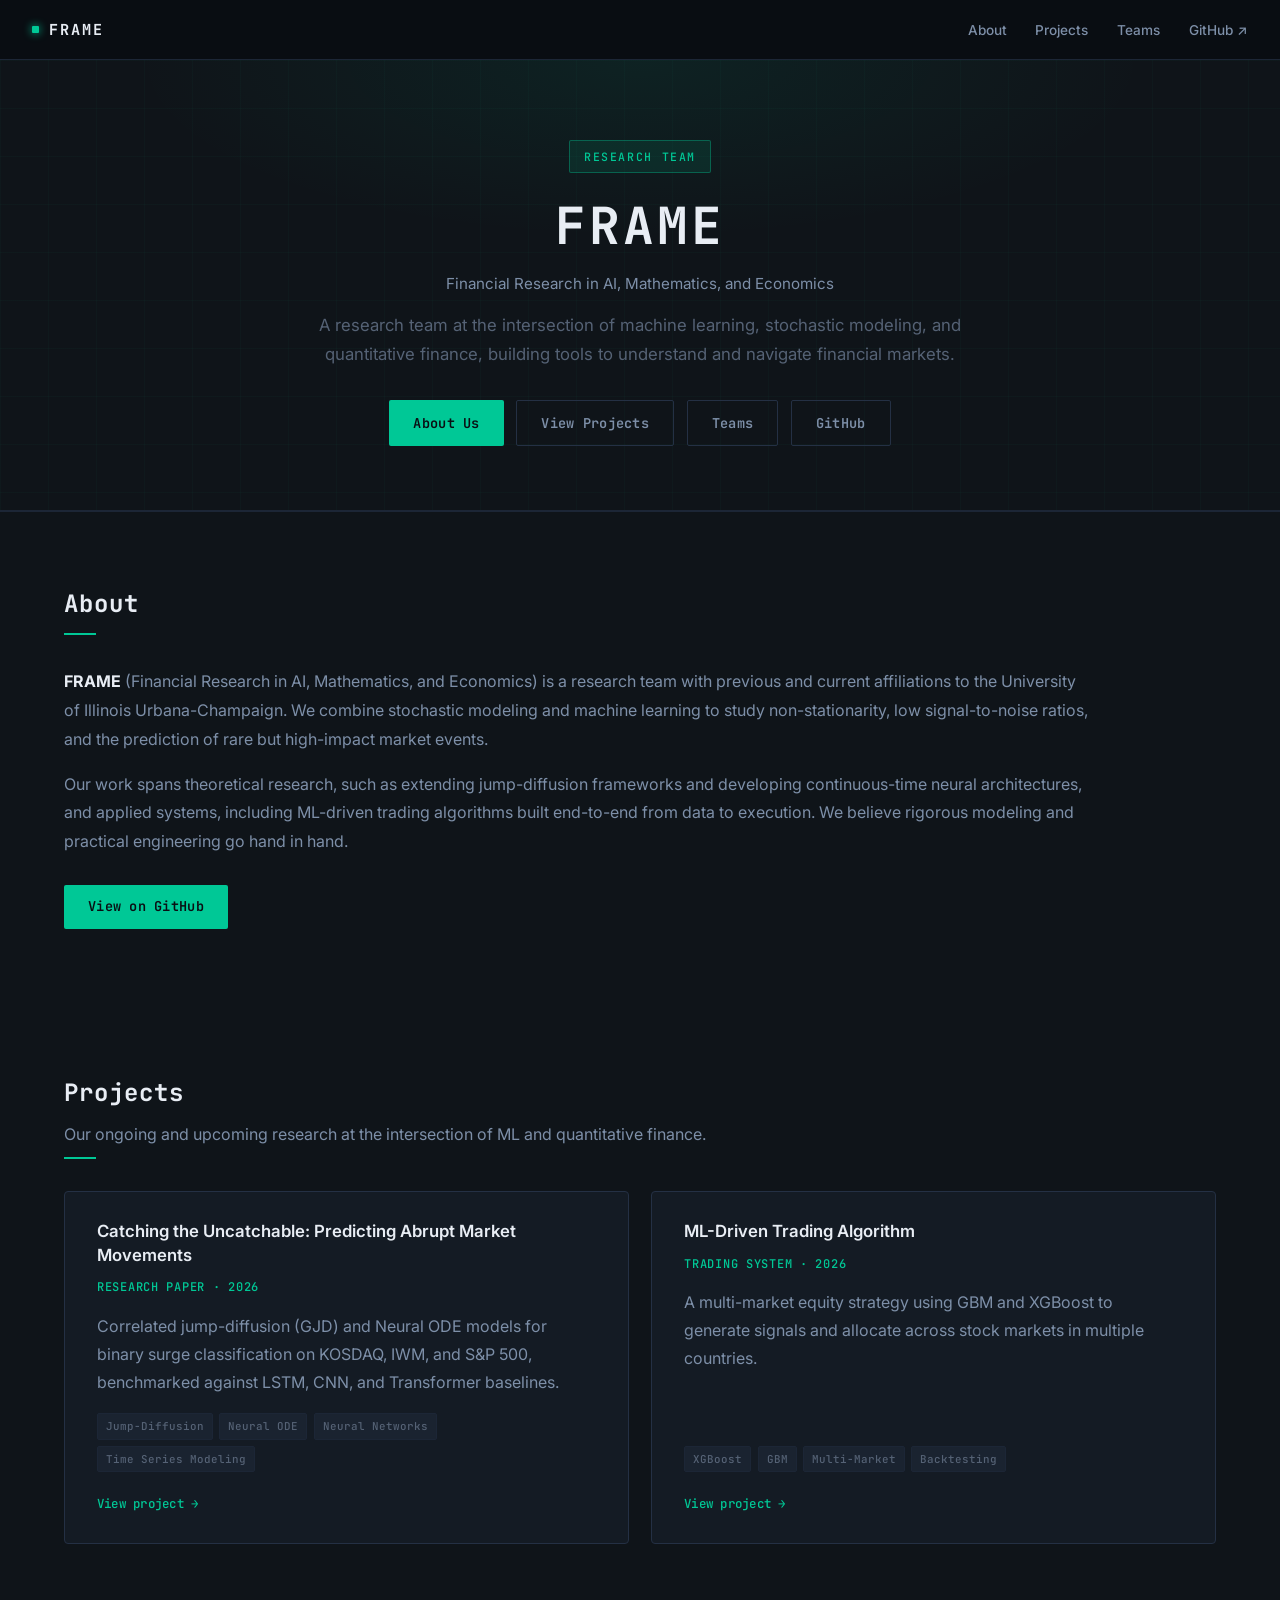
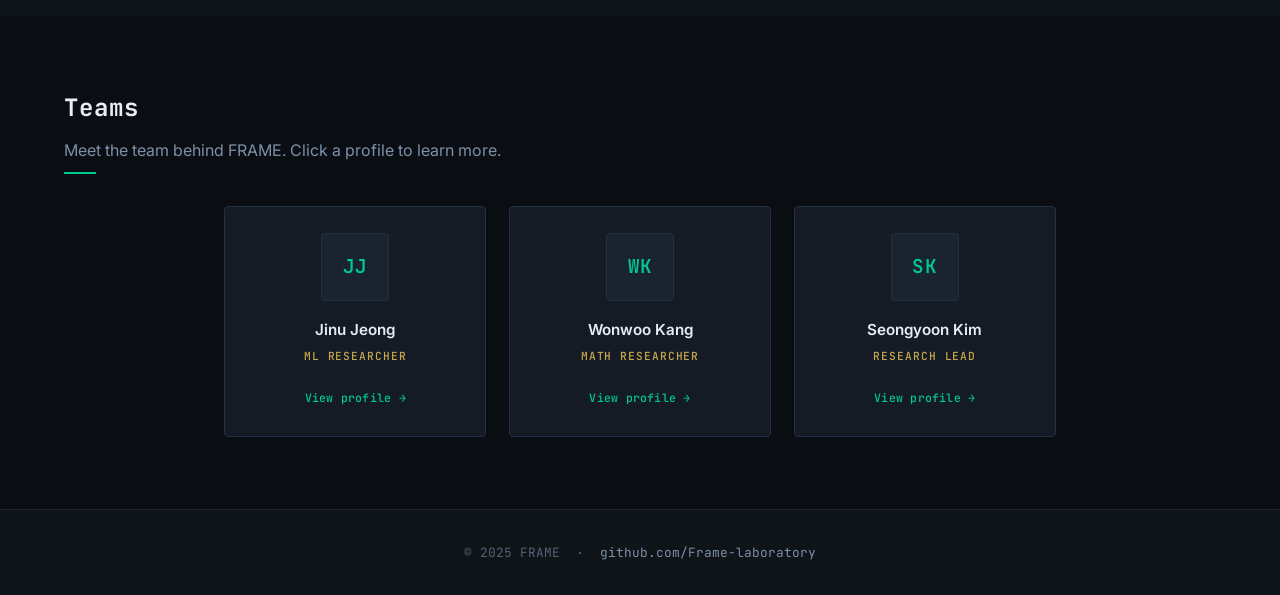
==== index.html @ 3ce73f01 "Add files via upload" ====
<!DOCTYPE html>
<html lang="en">
<head>
  <meta charset="UTF-8" />
  <meta name="viewport" content="width=device-width, initial-scale=1.0" />
  <title>FRAME</title>
  <link rel="preconnect" href="https://fonts.googleapis.com" />
  <link rel="preconnect" href="https://fonts.gstatic.com" crossorigin />
  <link href="https://fonts.googleapis.com/css2?family=Inter:wght@300;400;500;600;700&family=JetBrains+Mono:wght@400;500;600;700&display=swap" rel="stylesheet" />
  <link rel="stylesheet" href="css/style.css" />
</head>
<body>

<nav>
  <a class="nav-brand" href="index.html">
    <span></span>
    FRAME
  </a>
  <ul>
    <li><a href="#about">About</a></li>
    <li><a href="#projects">Projects</a></li>
    <li><a href="#teams">Teams</a></li>
    <li><a href="https://github.com/Frame-laboratory" target="_blank">GitHub ↗</a></li>
  </ul>
</nav>

<section class="hero">
  <div class="hero-label">Research Team</div>
  <h1>FRAME</h1>
  <p class="hero-acronym">
    Financial Research in AI, Mathematics, and Economics
  </p>
  <p class="hero-sub">
    A research team at the intersection of machine learning, stochastic modeling, and quantitative finance, building tools to understand and navigate financial markets.
  </p>
  <div class="btn-group">
    <a class="btn btn-primary" href="#about">About Us</a>
    <a class="btn btn-outline" href="#projects">View Projects</a>
    <a class="btn btn-outline" href="#teams">Teams</a>
    <a class="btn btn-outline" href="https://github.com/Frame-laboratory" target="_blank">GitHub</a>
  </div>
</section>

<section id="about">
  <div class="container">
    <p class="section-title">About</p>
    <div class="section-divider"></div>
    <div class="about-content">
      <p class="about-text">
        <strong>FRAME</strong> (Financial Research in AI, Mathematics, and Economics) is a research team with previous and current affiliations to the University of Illinois Urbana-Champaign. We combine stochastic modeling and machine learning to study non-stationarity, low signal-to-noise ratios, and the prediction of rare but high-impact market events.
      </p>
      <p class="about-text">
        Our work spans theoretical research, such as extending jump-diffusion frameworks and developing continuous-time neural architectures, and applied systems, including ML-driven trading algorithms built end-to-end from data to execution. We believe rigorous modeling and practical engineering go hand in hand.
      </p>
      <div style="margin-top: 1.8rem;">
        <a class="btn btn-primary" href="https://github.com/Frame-laboratory" target="_blank" style="text-decoration:none; font-size:.85rem;">View on GitHub</a>
      </div>
    </div>
  </div>
</section>

<section id="projects">
  <div class="container">
    <p class="section-title">Projects</p>
    <p class="section-subtitle">Our ongoing and upcoming research at the intersection of ML and quantitative finance.</p>
    <div class="section-divider"></div>

    <div class="projects-grid">

      <a href="projects/catching-the-uncatchable.html" class="project-card">
        <div class="project-header">
          <h3>Catching the Uncatchable: Predicting Abrupt Market Movements</h3>
        </div>
        <p class="project-type">Research Paper · 2026</p>
        <p class="project-desc">
          Correlated jump-diffusion (GJD) and Neural ODE models for binary surge classification on KOSDAQ, IWM, and S&P 500, benchmarked against LSTM, CNN, and Transformer baselines.
        </p>
        <div class="project-tags">
          <span class="project-tag">Jump-Diffusion</span>
          <span class="project-tag">Neural ODE</span>
          <span class="project-tag">Neural Networks</span>
          <span class="project-tag">Time Series Modeling</span>
        </div>
        <span class="project-cta">View project →</span>
      </a>

      <a href="projects/ml-trading.html" class="project-card">
        <div class="project-header">
          <h3>ML-Driven Trading Algorithm</h3>
        </div>
        <p class="project-type">Trading System · 2026</p>
        <p class="project-desc">
          A multi-market equity strategy using GBM and XGBoost to generate signals and allocate across stock markets in multiple countries.
        </p>
        <div class="project-tags">
          <span class="project-tag">XGBoost</span>
          <span class="project-tag">GBM</span>
          <span class="project-tag">Multi-Market</span>
          <span class="project-tag">Backtesting</span>
        </div>
        <span class="project-cta">View project →</span>
      </a>

    </div>
  </div>
</section>

<section id="teams">
  <div class="container">
    <p class="section-title">Teams</p>
    <p class="section-subtitle">Meet the team behind FRAME. Click a profile to learn more.</p>
    <div class="section-divider"></div>
    <div class="team-grid">

      <a href="researchers/jinu-jeong.html" class="member-card">
        <div class="member-avatar">JJ</div>
        <h4>Jinu Jeong</h4>
        <div class="member-role">ML Researcher</div>
        <span class="member-cta">View profile →</span>
      </a>

      <a href="researchers/wonwoo-kang.html" class="member-card">
        <div class="member-avatar">WK</div>
        <h4>Wonwoo Kang</h4>
        <div class="member-role">Math Researcher</div>
        <span class="member-cta">View profile →</span>
      </a>

      <a href="researchers/seongyoon-kim.html" class="member-card">
        <div class="member-avatar">SK</div>
        <h4>Seongyoon Kim</h4>
        <div class="member-role">Research Lead</div>
        <span class="member-cta">View profile →</span>
      </a>

    </div>
  </div>
</section>

<footer>
  <p>© 2025 FRAME &nbsp;·&nbsp;
    <a href="https://github.com/Frame-laboratory" target="_blank">github.com/Frame-laboratory</a>
  </p>
</footer>

</body>
</html>
---- css/style.css ----
/* ── Reset & Base ── */
*, *::before, *::after { box-sizing: border-box; margin: 0; padding: 0; }
html { scroll-behavior: smooth; }
body {
  font-family: 'Inter', system-ui, sans-serif;
  background: var(--bg-primary);
  color: var(--text-primary);
  line-height: 1.7;
  -webkit-font-smoothing: antialiased;
}

/* ── Quant palette ── */
:root {
  --bg-primary:    #0a0e13;
  --bg-secondary:  #0f1419;
  --bg-card:       #141b24;
  --bg-elevated:   #1a2330;
  --border:        #243044;
  --border-subtle: #1c2636;
  --text-primary:  #e8edf4;
  --text-muted:    #7d8fa8;
  --text-dim:      #556275;
  --accent:        #00c896;
  --accent-hover:  #00e0a8;
  --accent-dim:    rgba(0, 200, 150, 0.1);
  --accent-border: rgba(0, 200, 150, 0.35);
  --gold:          #c9a84c;
  --gold-dim:      rgba(201, 168, 76, 0.12);
  --review:        #8b9cf6;
  --review-dim:    rgba(139, 156, 246, 0.12);
  --upcoming:      #e8a838;
  --upcoming-dim:  rgba(232, 168, 56, 0.12);
  --container-max: 72rem;
  --content-narrow: clamp(18rem, 88vw, 44rem);
  --content-medium: clamp(20rem, 90vw, 52rem);
  --content-wide: clamp(20rem, 92vw, 64rem);
  --section-x: clamp(1.25rem, 4vw, 2rem);
  --section-y: clamp(2.75rem, 6vw, 4.5rem);
  --text-base: clamp(0.9rem, 0.35vw + 0.82rem, 1rem);
  --text-lg: clamp(1.25rem, 1vw + 1rem, 1.5rem);
  --mono: 'JetBrains Mono', 'SF Mono', ui-monospace, monospace;
}

/* ── Nav ── */
nav {
  position: sticky;
  top: 0;
  z-index: 100;
  background: rgba(10, 14, 19, 0.92);
  backdrop-filter: blur(12px);
  border-bottom: 1px solid var(--border-subtle);
  padding: 0 var(--section-x);
  display: flex;
  align-items: center;
  justify-content: space-between;
  height: 60px;
}
.nav-brand {
  color: var(--text-primary);
  font-weight: 700;
  font-size: .95rem;
  letter-spacing: .12em;
  text-decoration: none;
  display: flex;
  align-items: center;
  gap: .65rem;
  font-family: var(--mono);
}
.nav-brand span {
  display: inline-block;
  width: 7px; height: 7px;
  border-radius: 1px;
  background: var(--accent);
  box-shadow: 0 0 8px var(--accent);
}
nav ul {
  list-style: none;
  display: flex;
  gap: 1.8rem;
}
nav ul a {
  color: var(--text-muted);
  text-decoration: none;
  font-size: .85rem;
  font-weight: 500;
  transition: color .2s;
}
nav ul a:hover { color: var(--accent); }

/* ── Hero ── */
.hero {
  background: var(--bg-secondary);
  background-image:
    linear-gradient(rgba(0, 200, 150, 0.03) 1px, transparent 1px),
    linear-gradient(90deg, rgba(0, 200, 150, 0.03) 1px, transparent 1px);
  background-size: 48px 48px;
  border-bottom: 1px solid var(--border-subtle);
  color: var(--text-primary);
  padding: clamp(3rem, 8vw, 5rem) var(--section-x) clamp(2.5rem, 6vw, 4rem);
  text-align: center;
  position: relative;
  overflow: hidden;
}
.hero::before {
  content: '';
  position: absolute;
  top: -40%;
  left: 50%;
  transform: translateX(-50%);
  width: 80%;
  height: 80%;
  background: radial-gradient(ellipse, rgba(0, 200, 150, 0.08) 0%, transparent 70%);
  pointer-events: none;
}
.hero > * { position: relative; }
.hero-label {
  display: inline-block;
  font-family: var(--mono);
  background: var(--accent-dim);
  border: 1px solid var(--accent-border);
  color: var(--accent);
  font-size: .72rem;
  font-weight: 500;
  letter-spacing: .14em;
  text-transform: uppercase;
  padding: .35rem .9rem;
  border-radius: 2px;
  margin-bottom: 1.4rem;
}
.hero h1 {
  font-family: var(--mono);
  font-size: clamp(2rem, 5vw, 3.2rem);
  font-weight: 700;
  line-height: 1.2;
  max-width: var(--content-medium);
  margin: 0 auto 1rem;
  color: var(--text-primary);
  letter-spacing: .06em;
}
.hero-acronym {
  font-size: clamp(0.82rem, 0.4vw + 0.75rem, 0.95rem);
  color: var(--text-muted);
  max-width: var(--content-medium);
  margin: 0 auto 1rem;
  line-height: 1.5;
}
.hero-sub {
  font-size: clamp(0.95rem, 0.5vw + 0.85rem, 1.05rem);
  color: var(--text-dim);
  max-width: var(--content-narrow);
  margin: 0 auto 2rem;
}
.btn-group { display: flex; gap: .8rem; justify-content: center; flex-wrap: wrap; }
.btn {
  display: inline-flex;
  align-items: center;
  gap: .5rem;
  padding: .65rem 1.5rem;
  border-radius: 2px;
  font-size: .85rem;
  font-weight: 600;
  text-decoration: none;
  transition: all .2s;
  font-family: var(--mono);
  letter-spacing: .02em;
}
.btn-primary {
  background: var(--accent);
  color: #0a0e13;
}
.btn-primary:hover { background: var(--accent-hover); }
.btn-outline {
  border: 1px solid var(--border);
  color: var(--text-muted);
  background: transparent;
}
.btn-outline:hover {
  border-color: var(--accent);
  color: var(--accent);
  background: var(--accent-dim);
}

/* ── Sections ── */
section { padding: var(--section-y) var(--section-x); }
.container {
  width: min(100%, var(--container-max));
  max-width: var(--container-max);
  margin: 0 auto;
}
.section-title {
  font-size: var(--text-lg);
  font-weight: 700;
  color: var(--text-primary);
  margin-bottom: .5rem;
  font-family: var(--mono);
  letter-spacing: .04em;
}
.section-subtitle {
  font-size: var(--text-base);
  color: var(--text-muted);
  margin-bottom: .5rem;
  max-width: var(--content-narrow);
}
.section-divider {
  width: 32px; height: 2px;
  background: var(--accent);
  margin-bottom: 2rem;
}

/* ── Projects ── */
#projects { background: var(--bg-secondary); }
.projects-grid {
  display: grid;
  grid-template-columns: repeat(auto-fit, minmax(min(100%, 18.75rem), 1fr));
  gap: 1.4rem;
}
.project-card {
  background: var(--bg-card);
  border: 1px solid var(--border);
  border-radius: 4px;
  padding: 1.8rem 2rem;
  display: flex;
  flex-direction: column;
  text-decoration: none;
  color: inherit;
  transition: border-color .2s, transform .2s, box-shadow .2s;
  cursor: pointer;
}
.project-card:hover {
  border-color: var(--accent-border);
  transform: translateY(-2px);
  box-shadow: 0 8px 32px rgba(0, 0, 0, 0.4);
}
.project-header {
  display: flex;
  align-items: flex-start;
  justify-content: space-between;
  gap: .8rem;
  margin-bottom: .6rem;
}
.project-card h3 {
  font-size: 1.05rem;
  font-weight: 600;
  color: var(--text-primary);
  line-height: 1.4;
}
.project-type {
  font-family: var(--mono);
  font-size: .75rem;
  color: var(--accent);
  font-weight: 500;
  letter-spacing: .06em;
  text-transform: uppercase;
  margin-bottom: .9rem;
}
.project-desc {
  font-size: var(--text-base);
  color: var(--text-muted);
  line-height: 1.75;
  flex: 1;
}
.project-tags {
  display: flex;
  flex-wrap: wrap;
  gap: .4rem;
  margin-top: 1.1rem;
}
.project-tag {
  font-family: var(--mono);
  font-size: .68rem;
  font-weight: 500;
  color: var(--text-dim);
  background: var(--bg-elevated);
  border: 1px solid var(--border-subtle);
  padding: .18rem .5rem;
  border-radius: 2px;
}
.project-cta {
  display: inline-flex;
  align-items: center;
  gap: .4rem;
  margin-top: 1.3rem;
  font-family: var(--mono);
  font-size: .78rem;
  font-weight: 500;
  color: var(--accent);
  letter-spacing: .02em;
}
.project-card:hover .project-cta { color: var(--accent-hover); }

/* ── Project detail page ── */
.project-hero {
  background: var(--bg-secondary);
  border-bottom: 1px solid var(--border-subtle);
  padding: clamp(2.5rem, 6vw, 4rem) var(--section-x);
}
.project-hero .container { max-width: var(--content-wide); }
.back-link {
  display: inline-flex;
  align-items: center;
  gap: .4rem;
  font-family: var(--mono);
  font-size: .78rem;
  color: var(--text-dim);
  text-decoration: none;
  margin-bottom: 1.5rem;
  transition: color .2s;
}
.back-link:hover { color: var(--accent); }
.project-hero h1 {
  font-size: clamp(1.4rem, 3vw, 2rem);
  font-weight: 600;
  color: var(--text-primary);
  line-height: 1.35;
  margin-bottom: .8rem;
  max-width: 48rem;
}
.project-body {
  background: var(--bg-primary);
  padding: var(--section-y) var(--section-x);
}
.project-body .container { max-width: var(--content-wide); }
.project-body h2 {
  font-family: var(--mono);
  font-size: .85rem;
  font-weight: 600;
  letter-spacing: .1em;
  text-transform: uppercase;
  color: var(--accent);
  margin: 2rem 0 .8rem;
}
.project-body h2:first-child { margin-top: 0; }
.project-body p {
  font-size: var(--text-base);
  color: var(--text-muted);
  line-height: 1.8;
  margin-bottom: 1rem;
}
.project-body ul {
  margin: 0 0 1rem 1.2rem;
  color: var(--text-muted);
  font-size: var(--text-base);
  line-height: 1.8;
}
.project-body li { margin-bottom: .3rem; }
.project-links {
  display: flex;
  gap: .7rem;
  margin-top: 1.4rem;
  flex-wrap: wrap;
}
.project-link {
  display: inline-flex;
  align-items: center;
  gap: .4rem;
  padding: .45rem 1rem;
  background: var(--bg-elevated);
  border: 1px solid var(--border);
  border-radius: 2px;
  font-family: var(--mono);
  font-size: .78rem;
  font-weight: 500;
  color: var(--text-muted);
  text-decoration: none;
  transition: all .2s;
}
.project-link:hover {
  border-color: var(--accent-border);
  color: var(--accent);
  background: var(--accent-dim);
}
.project-link.disabled {
  opacity: .4;
  pointer-events: none;
  cursor: default;
}

.project-body h3 {
  font-size: 1rem;
  font-weight: 600;
  color: var(--text-primary);
  margin: 1.4rem 0 .6rem;
}
.project-meta-grid {
  display: grid;
  grid-template-columns: repeat(auto-fit, minmax(10rem, 1fr));
  gap: .8rem;
  margin: 1.2rem 0 1.6rem;
}
.project-meta-item {
  background: var(--bg-card);
  border: 1px solid var(--border);
  border-radius: 4px;
  padding: .9rem 1rem;
}
.project-meta-item dt {
  font-family: var(--mono);
  font-size: .68rem;
  font-weight: 500;
  letter-spacing: .08em;
  text-transform: uppercase;
  color: var(--text-dim);
  margin-bottom: .25rem;
}
.project-meta-item dd {
  font-size: .9rem;
  color: var(--text-primary);
  font-weight: 500;
}
.project-callout {
  background: var(--bg-card);
  border: 1px solid var(--border);
  border-left: 3px solid var(--accent);
  border-radius: 4px;
  padding: 1rem 1.2rem;
  margin: 1.2rem 0;
}
.project-callout p {
  margin: 0;
  color: var(--text-muted);
  font-size: .92rem;
}
.project-body code {
  font-family: var(--mono);
  font-size: .82em;
  color: var(--accent);
  background: var(--bg-elevated);
  padding: .1rem .35rem;
  border-radius: 2px;
}

/* ── Teams ── */
#teams { background: var(--bg-primary); }
.team-grid {
  display: grid;
  grid-template-columns: repeat(auto-fit, minmax(min(100%, 11rem), 1fr));
  gap: clamp(1rem, 2.5vw, 1.4rem);
  max-width: var(--content-medium);
  margin: 0 auto;
}
.member-card {
  background: var(--bg-card);
  border: 1px solid var(--border);
  border-radius: 4px;
  padding: 1.6rem 1.4rem;
  text-align: center;
  transition: border-color .2s, transform .2s;
  text-decoration: none;
  color: inherit;
  display: block;
}
.member-card:hover {
  border-color: var(--accent-border);
  transform: translateY(-2px);
}
.member-cta {
  display: inline-block;
  margin-top: .9rem;
  font-family: var(--mono);
  font-size: .72rem;
  font-weight: 500;
  color: var(--accent);
  letter-spacing: .02em;
}
.member-card:hover .member-cta { color: var(--accent-hover); }
.researcher-hero {
  background: var(--bg-secondary);
  border-bottom: 1px solid var(--border-subtle);
  padding: clamp(2.5rem, 6vw, 4rem) var(--section-x);
}
.researcher-hero .container {
  max-width: var(--content-wide);
}
.researcher-hero-main {
  display: flex;
  align-items: center;
  gap: 1.6rem;
  flex-wrap: wrap;
  margin-top: 1rem;
}
.researcher-hero .member-avatar {
  width: 88px; height: 88px;
  font-size: 1.6rem;
  margin: 0;
  flex-shrink: 0;
}
.researcher-hero-info h1 {
  font-size: clamp(1.3rem, 3vw, 1.75rem);
  font-weight: 600;
  color: var(--text-primary);
  margin-bottom: .35rem;
}
.researcher-hero-info .member-role {
  margin-bottom: 0;
}
.member-avatar {
  width: 68px; height: 68px;
  border-radius: 4px;
  background: var(--bg-elevated);
  border: 1px solid var(--border);
  display: flex;
  align-items: center;
  justify-content: center;
  margin: 0 auto 1rem;
  font-family: var(--mono);
  font-size: 1.2rem;
  font-weight: 600;
  color: var(--accent);
  letter-spacing: .02em;
}
.member-card h4 {
  font-size: .95rem;
  font-weight: 600;
  color: var(--text-primary);
  margin-bottom: .25rem;
}
.member-role {
  font-family: var(--mono);
  font-size: .7rem;
  font-weight: 500;
  color: var(--gold);
  text-transform: uppercase;
  letter-spacing: .08em;
  margin-bottom: .5rem;
}
.member-links {
  display: flex;
  justify-content: center;
  gap: .6rem;
  margin-top: .6rem;
}
.member-link {
  width: 30px; height: 30px;
  border-radius: 2px;
  background: var(--bg-elevated);
  border: 1px solid var(--border);
  display: flex;
  align-items: center;
  justify-content: center;
  text-decoration: none;
  color: var(--text-dim);
  font-size: .8rem;
  transition: all .2s;
}
.member-link:hover {
  background: var(--accent-dim);
  color: var(--accent);
  border-color: var(--accent-border);
}

/* ── About ── */
#about { background: var(--bg-secondary); border-top: 1px solid var(--border-subtle); }
.about-content { max-width: var(--content-wide); }
.about-text {
  font-size: var(--text-base);
  color: var(--text-muted);
  line-height: 1.8;
}
.about-text strong { color: var(--text-primary); }
.about-text + .about-text { margin-top: 1rem; }

/* ── Footer ── */
footer {
  background: var(--bg-secondary);
  border-top: 1px solid var(--border-subtle);
  color: var(--text-dim);
  text-align: center;
  padding: 2rem;
  font-size: .8rem;
  font-family: var(--mono);
}
footer a { color: var(--text-muted); text-decoration: none; }
footer a:hover { color: var(--accent); }

/* ── SVG Icons ── */
.icon { width: 16px; height: 16px; vertical-align: middle; fill: currentColor; }

@media (min-width: 900px) {
  :root {
    --content-narrow: clamp(28rem, 55vw, 44rem);
    --content-wide: clamp(36rem, 80vw, 64rem);
  }
}

@media (max-width: 600px) {
  nav ul { gap: 1rem; font-size: .82rem; }
  .team-grid { grid-template-columns: repeat(2, 1fr); }
  .project-header { flex-direction: column; align-items: flex-start; }
}

@media (max-width: 400px) {
  .team-grid { grid-template-columns: 1fr; }
  nav ul a { font-size: .78rem; }
}
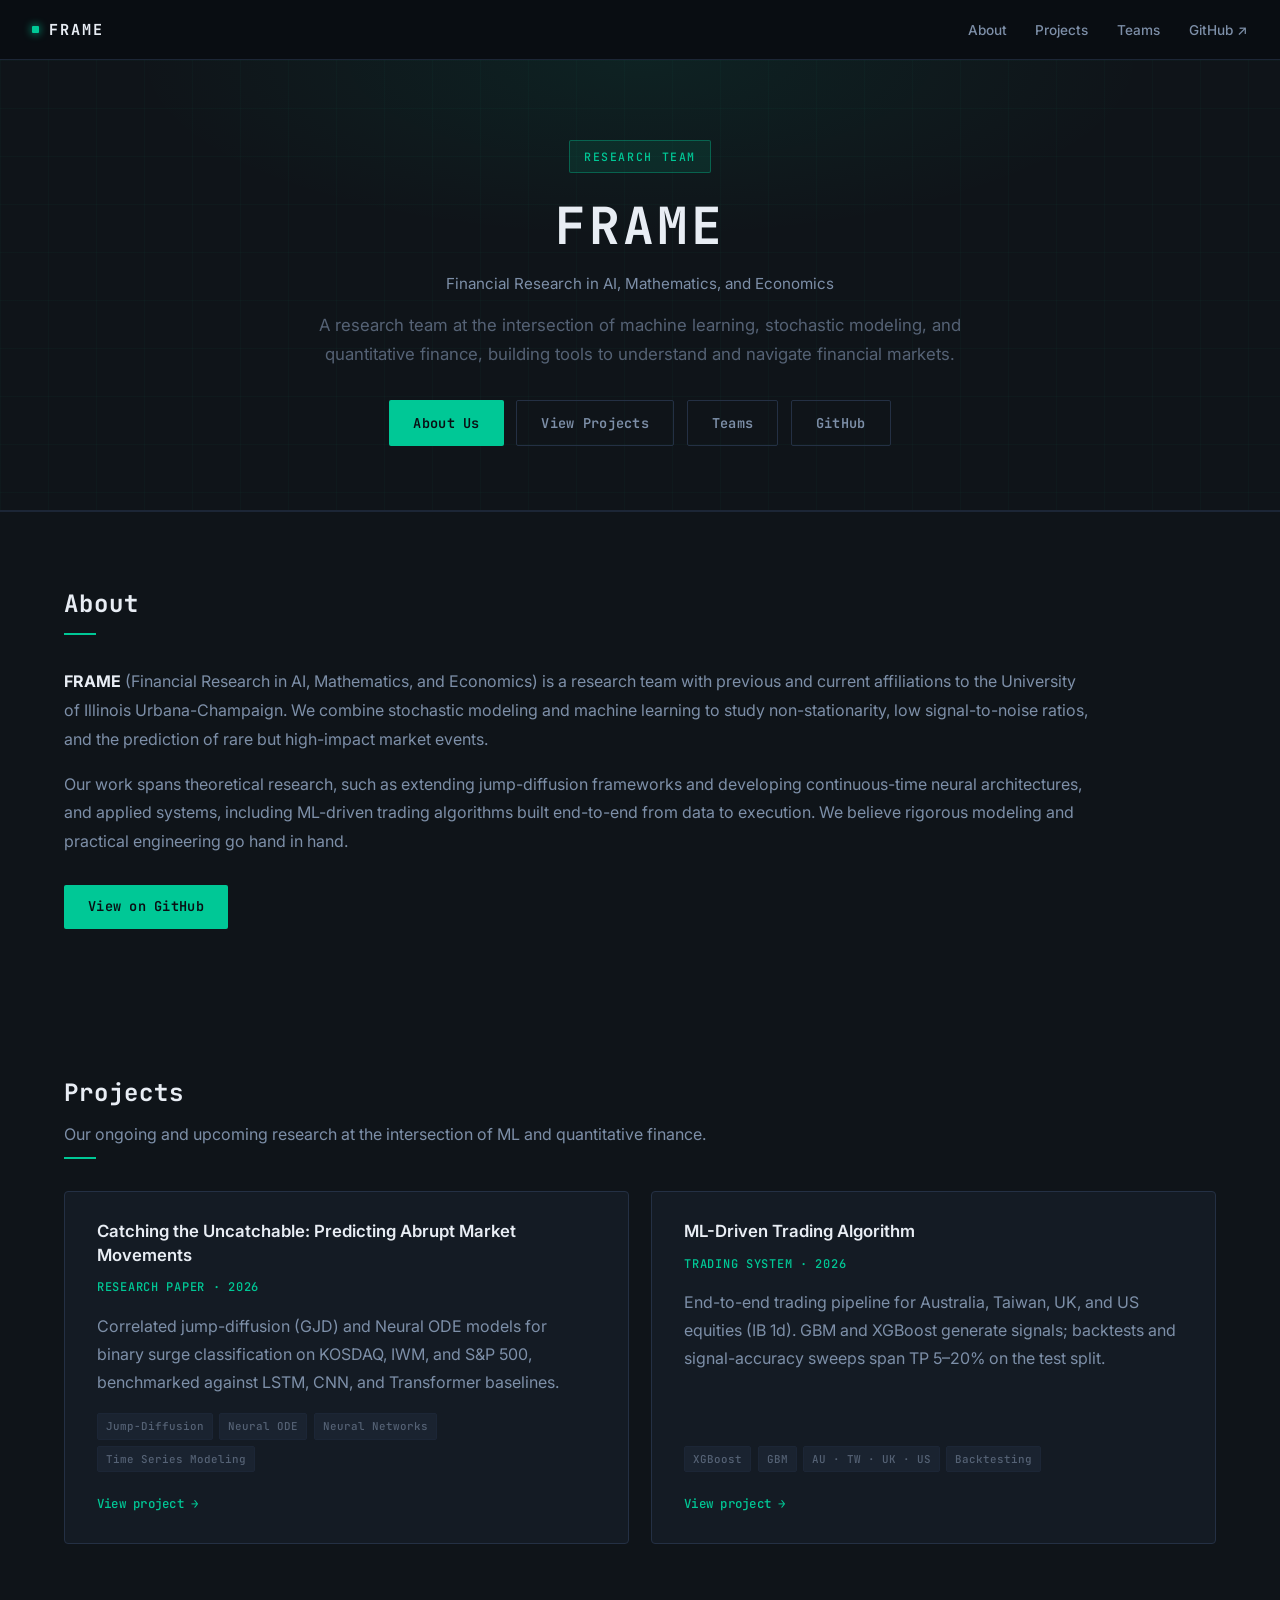
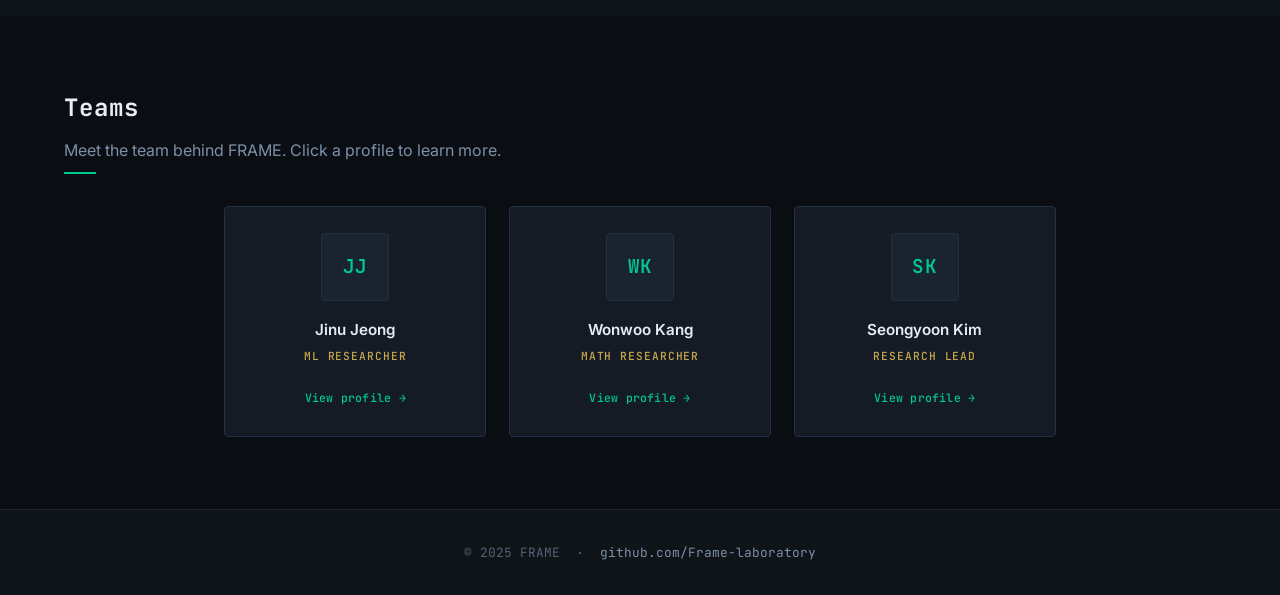
==== commit fc4c01dd: "." ====
--- a/index.html
+++ b/index.html
@@ -90,12 +90,12 @@
         </div>
         <p class="project-type">Trading System · 2026</p>
         <p class="project-desc">
-          A multi-market equity strategy using GBM and XGBoost to generate signals and allocate across stock markets in multiple countries.
+          End-to-end trading pipeline for Australia, Taiwan, UK, and US equities (IB 1d). GBM and XGBoost generate signals; backtests and signal-accuracy sweeps span TP 5–20% on the test split.
         </p>
         <div class="project-tags">
           <span class="project-tag">XGBoost</span>
           <span class="project-tag">GBM</span>
-          <span class="project-tag">Multi-Market</span>
+          <span class="project-tag">AU · TW · UK · US</span>
           <span class="project-tag">Backtesting</span>
         </div>
         <span class="project-cta">View project →</span>
--- a/css/style.css
+++ b/css/style.css
@@ -428,6 +428,30 @@
   padding: .1rem .35rem;
   border-radius: 2px;
 }
+.project-figures {
+  display: grid;
+  gap: 1.4rem;
+  margin: 1.2rem 0 1.6rem;
+}
+.project-figure {
+  background: var(--bg-card);
+  border: 1px solid var(--border);
+  border-radius: 4px;
+  padding: 1rem;
+  overflow: hidden;
+}
+.project-figure img {
+  display: block;
+  width: 100%;
+  height: auto;
+  border-radius: 2px;
+}
+.project-figure figcaption {
+  margin-top: .75rem;
+  font-size: .82rem;
+  color: var(--text-dim);
+  line-height: 1.5;
+}
 
 /* ── Teams ── */
 #teams { background: var(--bg-primary); }
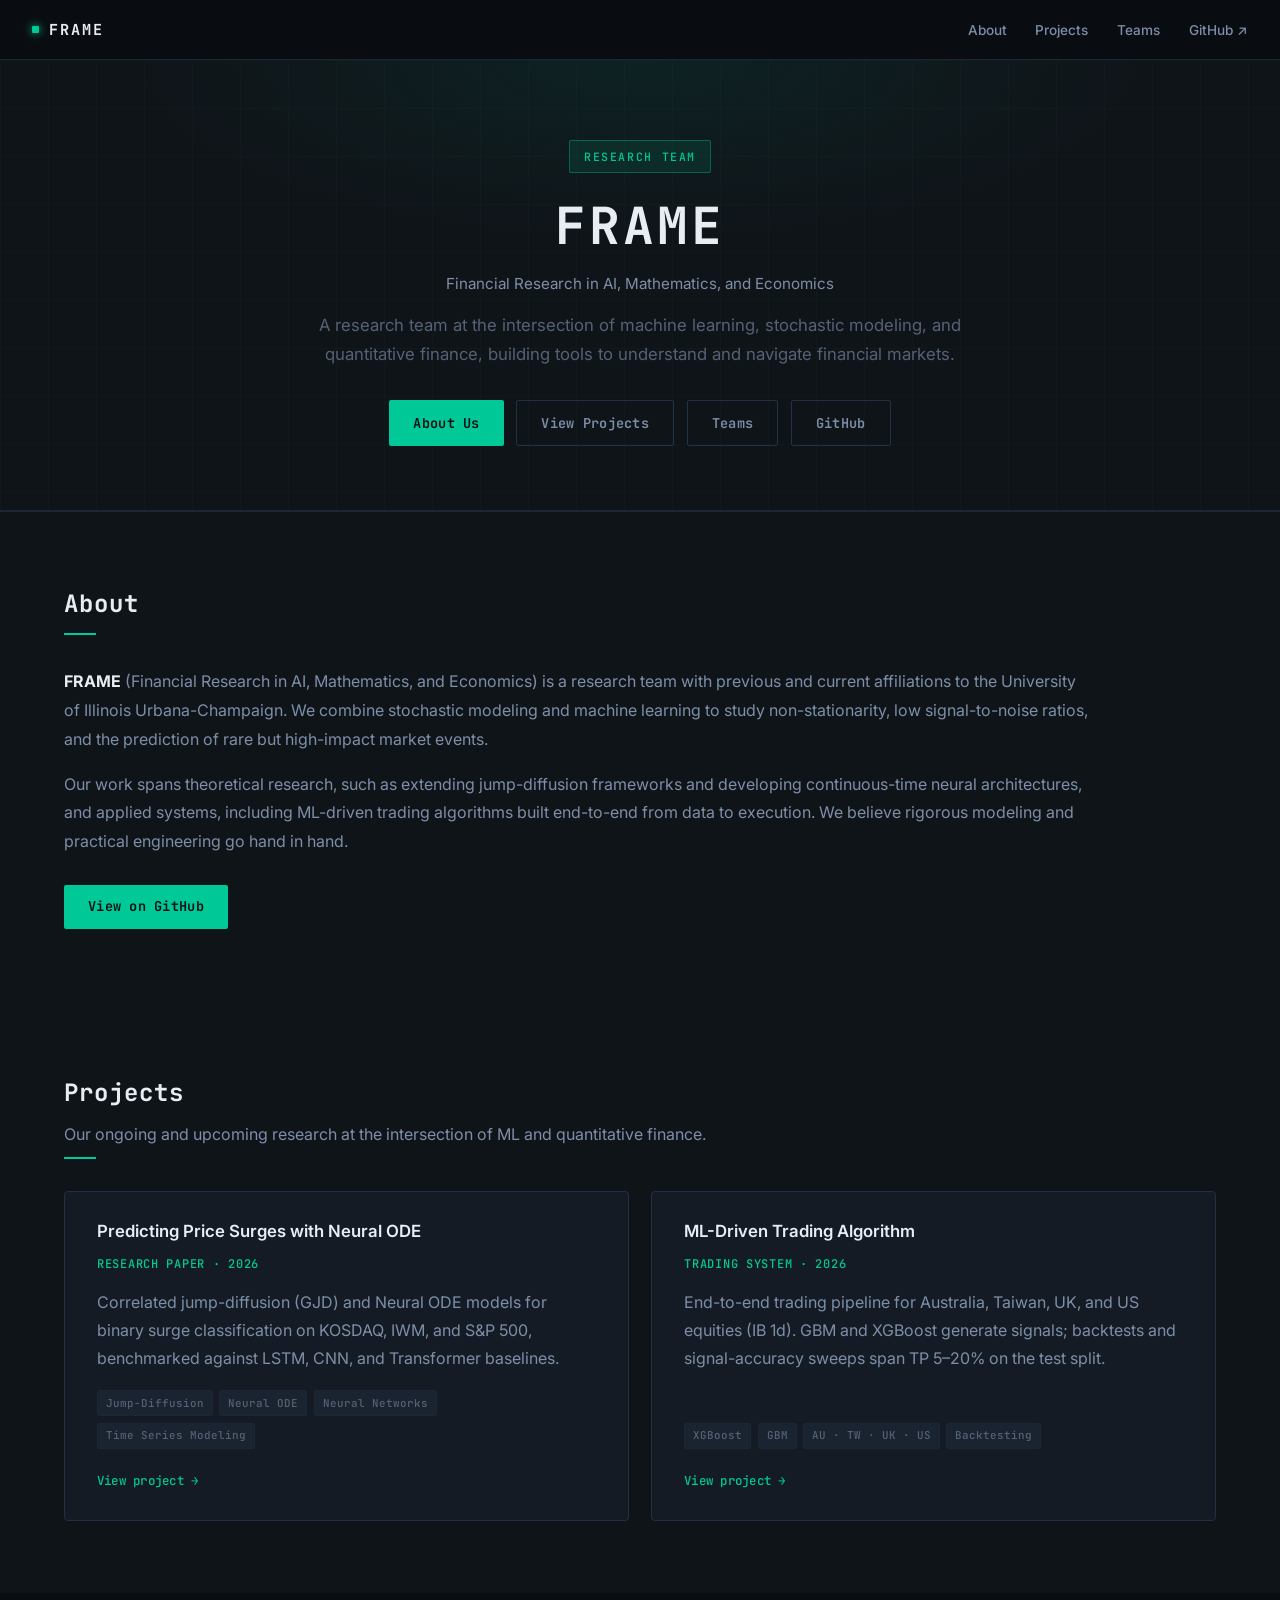
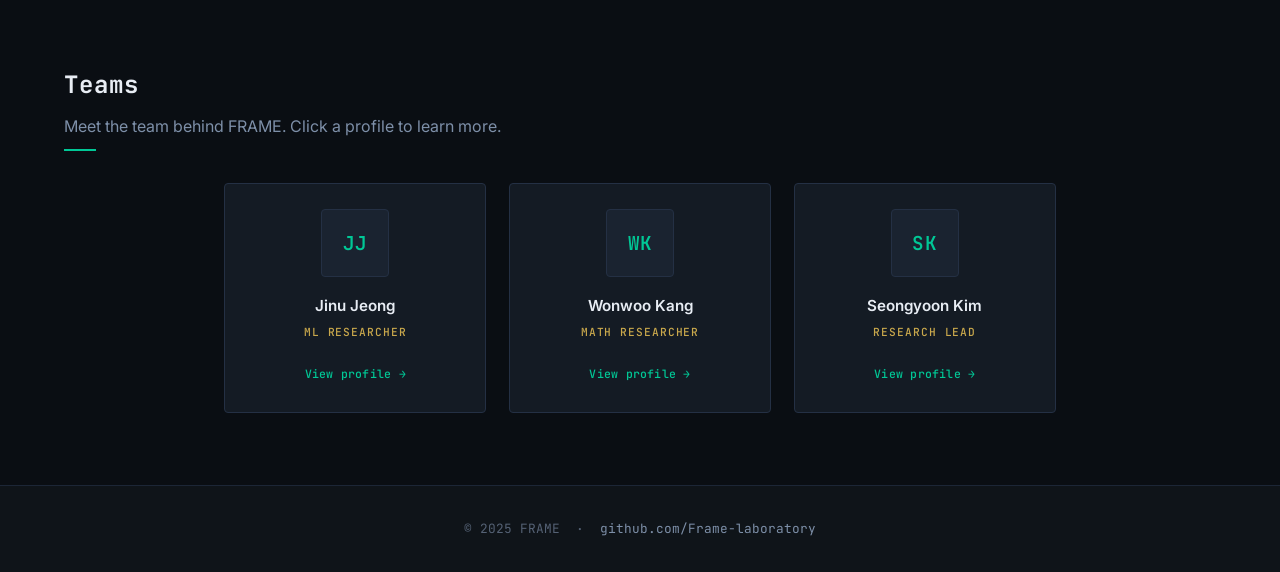
==== commit 5347f646: "Fix broken subpage styles and expand Jinu Jeong profile. Correct CSS paths on project and researcher" ====
--- a/index.html
+++ b/index.html
@@ -67,9 +67,9 @@
 
     <div class="projects-grid">
 
-      <a href="projects/catching-the-uncatchable.html" class="project-card">
+      <a href="projects/predicting-price-surges-with-neural-ode.html" class="project-card">
         <div class="project-header">
-          <h3>Catching the Uncatchable: Predicting Abrupt Market Movements</h3>
+          <h3>Predicting Price Surges with Neural ODE</h3>
         </div>
         <p class="project-type">Research Paper · 2026</p>
         <p class="project-desc">
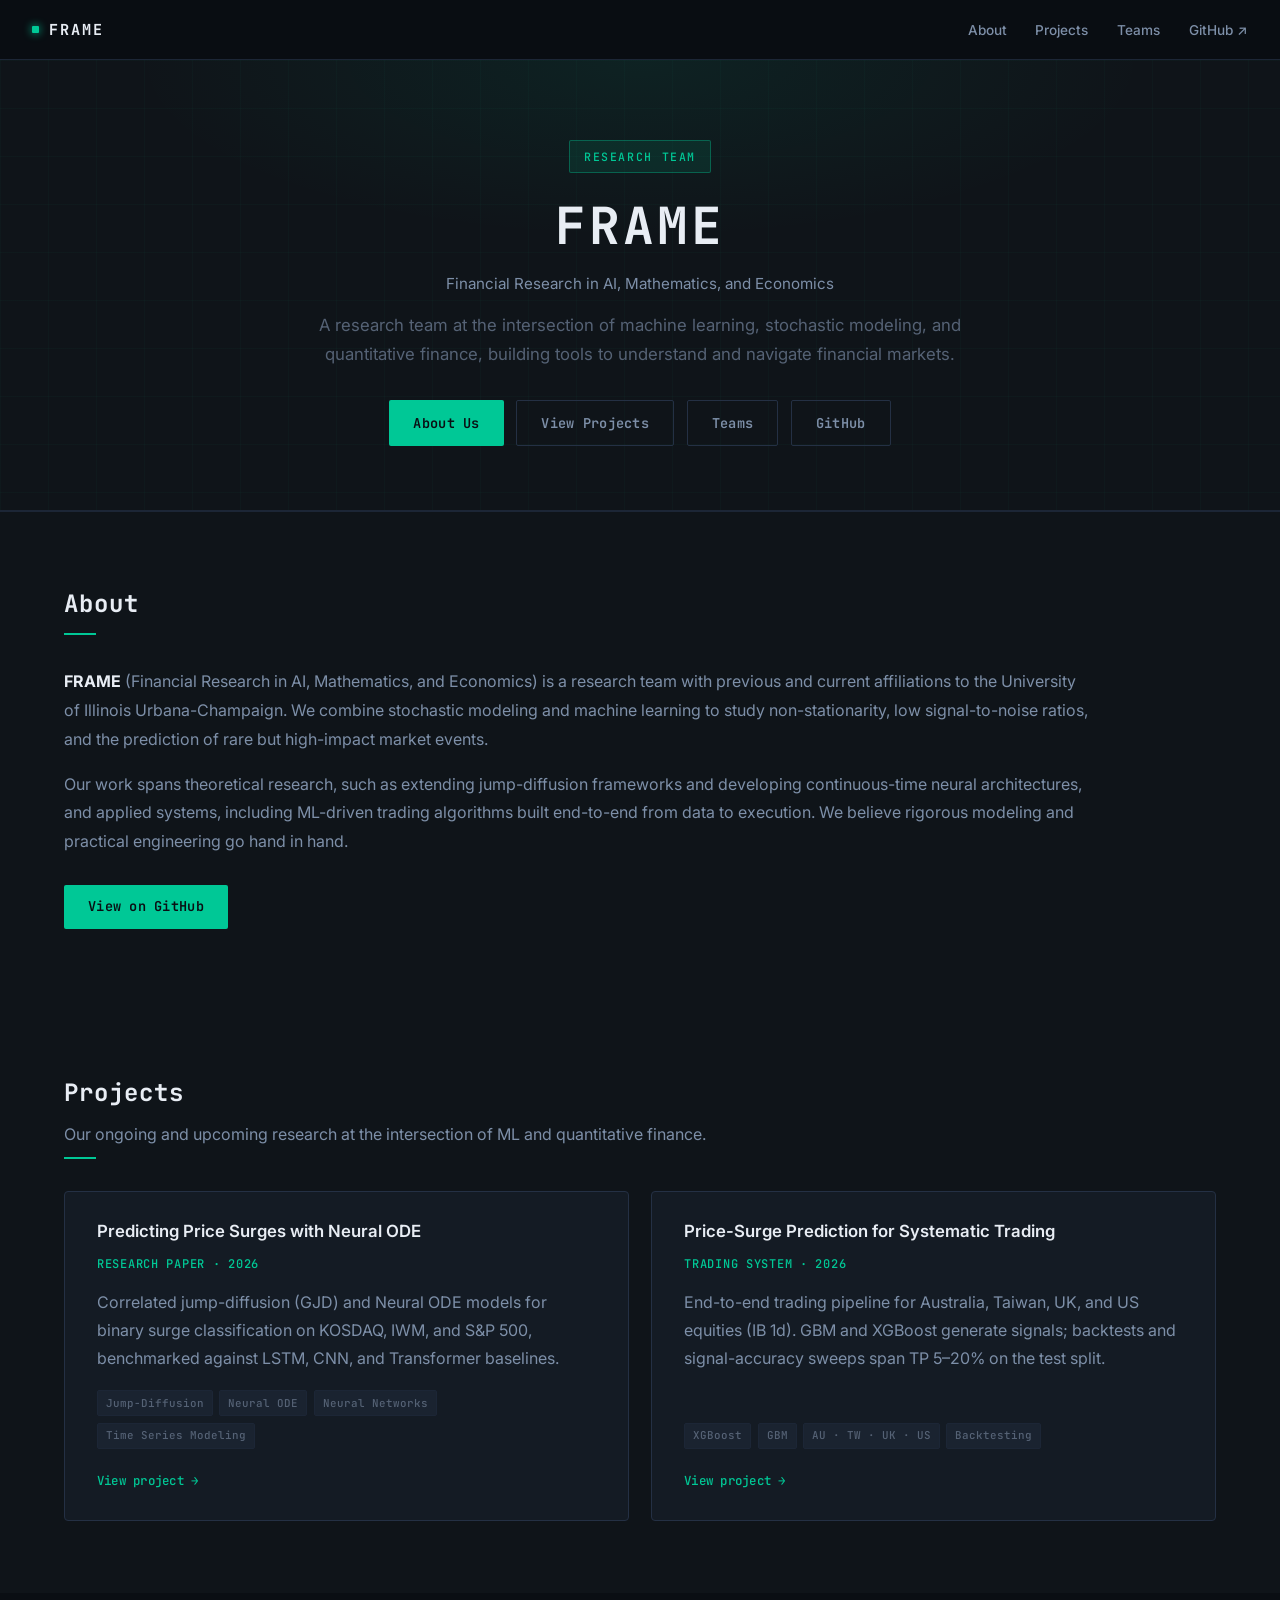
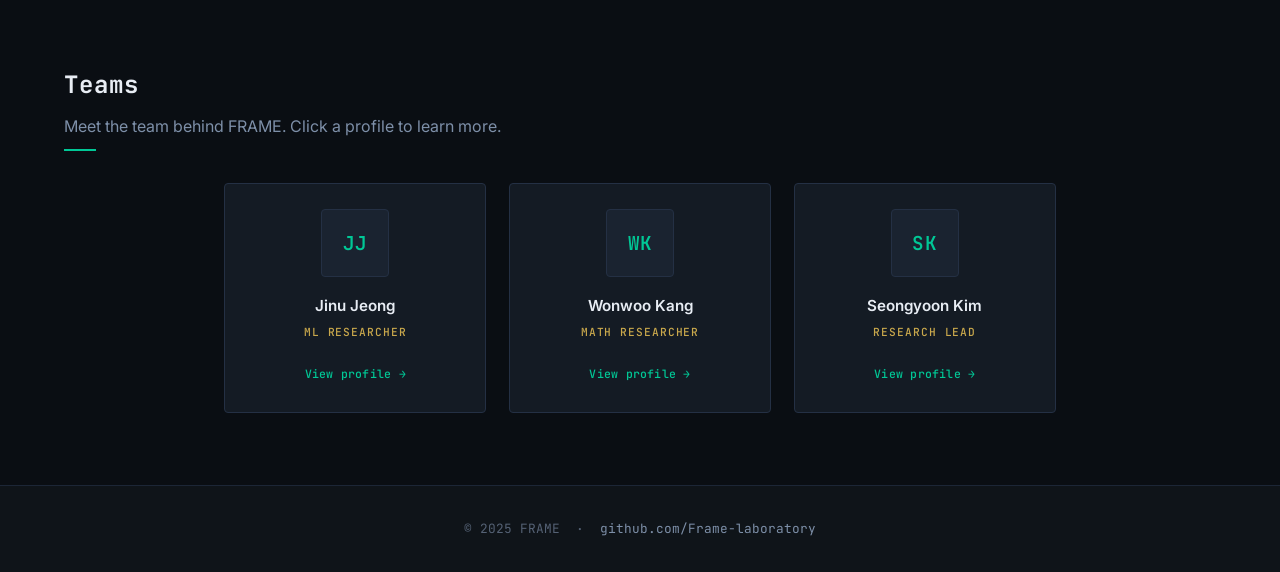
==== commit d53a8f39: "Update index.html" ====
--- a/index.html
+++ b/index.html
@@ -86,7 +86,7 @@
 
       <a href="projects/ml-trading.html" class="project-card">
         <div class="project-header">
-          <h3>ML-Driven Trading Algorithm</h3>
+          <h3>Price-Surge Prediction for Systematic Trading</h3>
         </div>
         <p class="project-type">Trading System · 2026</p>
         <p class="project-desc">
